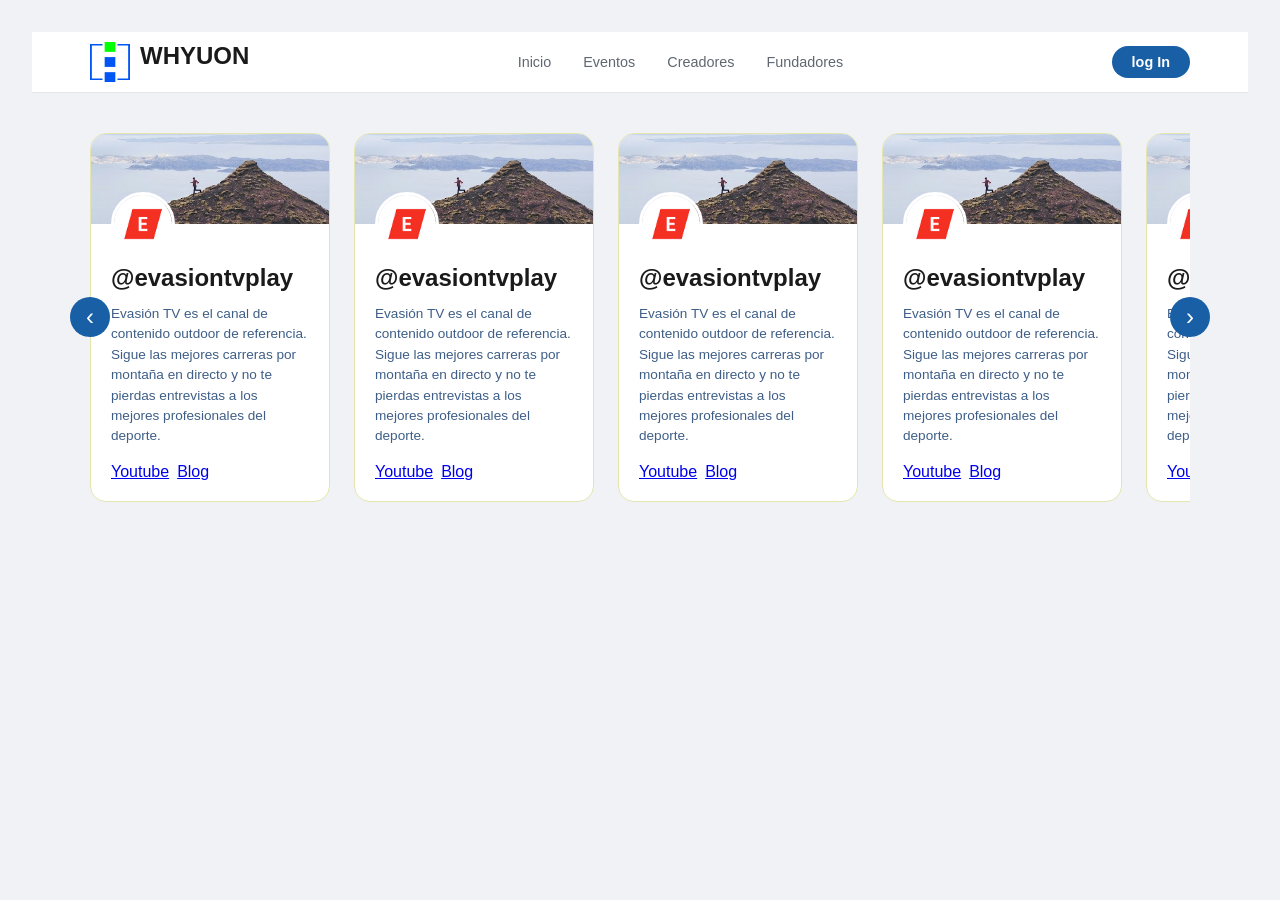
==== frontend/index.html @ b00eae86 "header y slide de perfiles con js Estructura basica de la web funcional con js" ====
<!DOCTYPE html>
<html lang ="es">
    <head>
        <meta charset="UTF-8">
        <meta name="viewport" content="width=device-width, initial-scale=1.0">
        <title>WhyUOn</title>
        <link rel="stylesheet" href="css/style.css">
    </head>

    <body>
        <header>
            <nav>
                <div class="header__brand">
                    <img class="header__logo" src="img/whyuon_logo.svg">
                    <h1>WHYUON</h1>
                </div>
                <ul>
                    <li><a href="#">Inicio</a></li>
                    <li><a href="#">Eventos</a></li>
                    <li><a href="#">Creadores</a></li>
                    <li><a href="#">Fundadores</a></li>
                </ul>
                <a href="#" class="btn-login">log In</a>
            </nav>
        </header>
            <section class="perfiles">
                <div class="carrusel__wrapper">
                 <div class="carrusel__track">

                <!--Tarjeta de usuario de whyuon 1 -->
                <article class="card">
                    <!--Imagen de fondo de recuadro de usuario de whyuon-->
                    <div class="card__banner">
                        <img src="img\evasiontv_banner.jpg" alt="">  
                    </div>
                    <!---foto de perfil de whyuon-->
                    <img class="card__avatar" src="img\evasiontv_logo.jpg" alt="">
                    <!--info del usuario-->
                    <div class="card__body">
                        <h2 class="card__username">@evasiontvplay</h2>
                        <p class="card__desc">Evasión TV es el canal de contenido outdoor de referencia. Sigue las mejores carreras por montaña en directo y no te pierdas entrevistas a los mejores profesionales del deporte. </p>
                        <!--plataformas del usuario-->
                        <ul class="card__platforms">
                            <li><a href="https://www.youtube.com/@evasiontvplay">Youtube</a></li>                                                       
                            <li><a href="evasiontv.es">Blog</a></li>
                        </ul>
                    </div>
                </article>

                <!--Tarjeta de usuario de whyuon 2-->
                <article class="card">
                    <!--Imagen de fondo de recuadro de usuario de whyuon-->
                    <div class="card__banner">
                        <img src="img\evasiontv_banner.jpg" alt="">  
                    </div>
                    <!---foto de perfil de whyuon-->
                    <img class="card__avatar" src="img\evasiontv_logo.jpg" alt="">
                    <!--info del usuario-->
                    <div class="card__body">
                        <h2 class="card__username">@evasiontvplay</h2>
                        <p class="card__desc">Evasión TV es el canal de contenido outdoor de referencia. Sigue las mejores carreras por montaña en directo y no te pierdas entrevistas a los mejores profesionales del deporte. </p>
                        <!--plataformas del usuario-->
                        <ul class="card__platforms">
                            <li><a href="https://www.youtube.com/@evasiontvplay">Youtube</a></li>                                                       
                            <li><a href="evasiontv.es">Blog</a></li>
                        </ul>
                    </div>
                </article>

                <!--Tarjeta de usuario de whyuon 3-->
                <article class="card">
                    <!--Imagen de fondo de recuadro de usuario de whyuon-->
                    <div class="card__banner">
                        <img src="img\evasiontv_banner.jpg" alt="">  
                    </div>
                    <!---foto de perfil de whyuon-->
                    <img class="card__avatar" src="img\evasiontv_logo.jpg" alt="">
                    <!--info del usuario-->
                    <div class="card__body">
                        <h2 class="card__username">@evasiontvplay</h2>
                        <p class="card__desc">Evasión TV es el canal de contenido outdoor de referencia. Sigue las mejores carreras por montaña en directo y no te pierdas entrevistas a los mejores profesionales del deporte. </p>
                        <!--plataformas del usuario-->
                        <ul class="card__platforms">
                            <li><a href="https://www.youtube.com/@evasiontvplay">Youtube</a></li>                                                       
                            <li><a href="evasiontv.es">Blog</a></li>
                        </ul>
                    </div>
                </article>

                <!--Tarjeta de usuario de whyuon 4-->
                <article class="card">
                    <!--Imagen de fondo de recuadro de usuario de whyuon-->
                    <div class="card__banner">
                        <img src="img\evasiontv_banner.jpg" alt="">  
                    </div>
                    <!---foto de perfil de whyuon-->
                    <img class="card__avatar" src="img\evasiontv_logo.jpg" alt="">
                    <!--info del usuario-->
                    <div class="card__body">
                        <h2 class="card__username">@evasiontvplay</h2>
                        <p class="card__desc">Evasión TV es el canal de contenido outdoor de referencia. Sigue las mejores carreras por montaña en directo y no te pierdas entrevistas a los mejores profesionales del deporte. </p>
                        <!--plataformas del usuario-->
                        <ul class="card__platforms">
                            <li><a href="https://www.youtube.com/@evasiontvplay">Youtube</a></li>                                                       
                            <li><a href="evasiontv.es">Blog</a></li>
                        </ul>
                    </div>
                </article>

                <!--Tarjeta de usuario de whyuon 5-->
               <article class="card">
                    <!--Imagen de fondo de recuadro de usuario de whyuon-->
                    <div class="card__banner">
                        <img src="img\evasiontv_banner.jpg" alt="">  
                    </div>
                    <!---foto de perfil de whyuon-->
                    <img class="card__avatar" src="img\evasiontv_logo.jpg" alt="">
                    <!--info del usuario-->
                    <div class="card__body">
                        <h2 class="card__username">@evasiontvplay</h2>
                        <p class="card__desc">Evasión TV es el canal de contenido outdoor de referencia. Sigue las mejores carreras por montaña en directo y no te pierdas entrevistas a los mejores profesionales del deporte. </p>
                        <!--plataformas del usuario-->
                        <ul class="card__platforms">
                            <li><a href="https://www.youtube.com/@evasiontvplay">Youtube</a></li>                                                       
                            <li><a href="evasiontv.es">Blog</a></li>
                        </ul>
                    </div>
                </article> 


              </div>
            </div> 
            <button class="carrusel__btn carrusel__btn--prev">&#8249;</button>
            <button class="carrusel__btn carrusel__btn--next">&#8250;</button>       
          </section>
        <script src="js/script.js"></script>
    </body>
</html>
---- frontend/css/style.css ----
/*====================
    Reset y base
=====================*/
*, *::before,*::after {
    box-sizing: border-box;
    margin: 0;
    padding: 0;
}

body {
    font-family: 'Segoe UI', sans-serif;
    background-color: #f0f2f5;
    color: #1a1a1a;
    min-height:  100vh;
    padding: 2rem;
}

/*=============
    Nav bar/header
=============*/
header {
  background-color: #ffffff;
  border-bottom: 1px solid #e4e6ea;
  padding: 0 2rem;
  position: sticky;
  top: 0;
  z-index: 100;
  margin-bottom: 16px;
}

.header__brand{
    display:flex;
    align-items: flex;
    gap:10px;
}

.header__logo{
 width: 40px;
 height: 40px;
}

nav {
  display: flex;
  align-items: center;
  justify-content: space-between;
  max-width: 1100px;
  margin: 0 auto;
  height: 60px;
}

nav ul {
  list-style: none;
  display: flex;
  gap: 2rem;
}

nav ul a {
  text-decoration: none;
  font-size: 0.9rem;
  color: #606770;
  transition: color 0.15s ease;
}

nav ul a:hover {
  color: #1a1a1a;
}

.btn-login {
  text-decoration: none;
  font-size: 0.9rem;
  font-weight: 600;
  color: #ffffff;
  background-color: #185fa5;
  padding: 8px 20px;
  border-radius: 20px;
  transition: background-color 0.15s ease;
}

.btn-login:hover {
  background-color: #0c447c;
}

/* =======================
    Sección Contenedora 
======================== */
.perfiles {
  position: relative;
  max-width: 1100px;
  margin: 0 auto;
  padding: 1.5rem 0;
}

.carrusel__wrapper {
    overflow-x: auto;
    scrollbar-width: none;
}

.carrusel__wrapper::-webkit-scrollbar{
    display: none;
}

.carrusel__track {
    display: flex;
    gap: 1.5rem;
    transition: transform 0.4s ease;
}
.carrusel__btn {
  position: absolute;
  top: 50%;
  transform: translateY(-50%);
  background-color: #185fa5;
  color: #ffffff;
  border: none;
  border-radius: 50%;
  width: 40px;
  height: 40px;
  font-size: 1.5rem;
  cursor: pointer;
  transition: background-color 0.15s ease;
}

.carrusel__btn:hover {
    background-color: #0c447c;
}

.carrusel__btn--prev {
    left:-20px;
}

.carrusel__btn--next {
    right: -20px;
}

/* ====================
    Tarjet de creador 
.=====================*/
.card {
    background-color: #ffffff;
    border-radius: 16px;
    overflow: hidden;
    border: 1px solid #e4e6ae;
    position: relative;
    transition: transform 0.2s ease, box-shadow 0.2s ease;
    width: 240px;
    flex-shrink: 0;
}

.card:hover {
    transform: translateY(-4px);
    box-shadow: 0 8px 24px rgba(0, 0, 0, 0.10);
}

.card__username {
    margin-bottom: 12px;
}

/*===========
    Banner
===========*/
.card__banner {
    height: 90px;
    overflow: hidden;
    background-color: #b5b4f4;
}

.card__banner img{
    width: 100%;
    height: 100%;
    object-fit: cover;
    display: block;
}

/*===========
    avatar
===========*/
.card__avatar{
    width: 64px;
    height: 64px;
    border-radius: 50%;
    border: 3px solid #ffffff;
    object-fit: cover;
    position: absolute;
    top: 58px;
    left: 20px;
}

/*============
    Cuerpo
============*/

.card__body {
    padding: 40px 20px 20px;
}

/*================
    Descripción
================*/
.card__desc {
    font-size: 0.85rem;
    color: #3e5e87;
    line-height: 1.5;
    margin-bottom: 16px;
    
}

/*=================
    Plataformas
=================*/
.card__platforms {
    list-style:none;
    display: flex;
    flex-wrap: wrap;
    gap: 8px;
}

.card__plataforms li a {
    display: incline-block;
    font-size: 0.78rem;
    font-weight: 500;
    color: #185fa5;
    background-color: #e6f1fb;
    padding: 4px 10px;
    border-radius: 20px;
    text-decoration: none;
    transition: background-color 0.15s ease, color 0.15s ease;
}

.car__plataforms li a:hover {
    background-color: #185fa5;
    color: #ffffff;
}
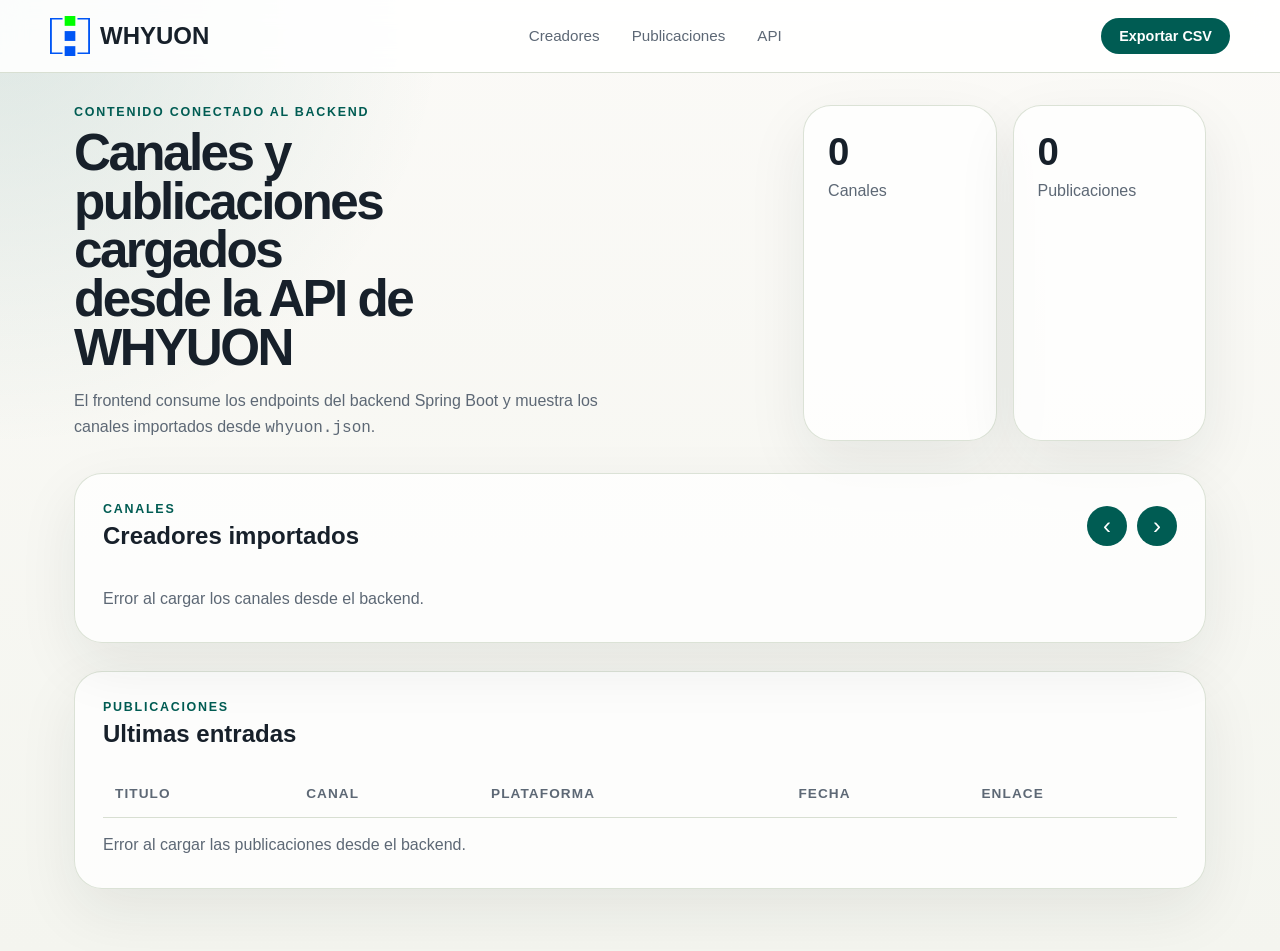
==== commit 12012d6c: "ADD: backend endpoints and frontend integration" ====
--- a/frontend/index.html
+++ b/frontend/index.html
@@ -1,138 +1,90 @@
 <!DOCTYPE html>
-<html lang ="es">
-    <head>
-        <meta charset="UTF-8">
-        <meta name="viewport" content="width=device-width, initial-scale=1.0">
-        <title>WhyUOn</title>
-        <link rel="stylesheet" href="css/style.css">
-    </head>
+<html lang="es">
+<head>
+    <meta charset="UTF-8">
+    <meta name="viewport" content="width=device-width, initial-scale=1.0">
+    <title>WhyUOn</title>
+    <link rel="stylesheet" href="css/style.css">
+</head>
+<body>
+    <header>
+        <nav>
+            <div class="header__brand">
+                <img class="header__logo" src="img/whyuon_logo.svg" alt="WhyUOn">
+                <h1>WHYUON</h1>
+            </div>
+            <ul>
+                <li><a href="#creadores">Creadores</a></li>
+                <li><a href="#publicaciones">Publicaciones</a></li>
+                <li><a href="https://sandbox.yerson.co/swagger-ui.html" target="_blank" rel="noreferrer">API</a></li>
+            </ul>
+            <a href="https://sandbox.yerson.co/api/reports/publications.csv" class="btn-login" target="_blank" rel="noreferrer">Exportar CSV</a>
+        </nav>
+    </header>
 
-    <body>
-        <header>
-            <nav>
-                <div class="header__brand">
-                    <img class="header__logo" src="img/whyuon_logo.svg">
-                    <h1>WHYUON</h1>
+    <main class="layout">
+        <section class="hero">
+            <div>
+                <p class="hero__eyebrow">Contenido conectado al backend</p>
+                <h2>Canales y publicaciones cargados desde la API de WHYUON</h2>
+                <p class="hero__copy">
+                    El frontend consume los endpoints del backend Spring Boot y muestra los canales importados desde <code>whyuon.json</code>.
+                </p>
+            </div>
+            <div class="hero__stats" id="stats">
+                <article>
+                    <span id="channels-count">0</span>
+                    <p>Canales</p>
+                </article>
+                <article>
+                    <span id="publications-count">0</span>
+                    <p>Publicaciones</p>
+                </article>
+            </div>
+        </section>
+
+        <section class="perfiles" id="creadores">
+            <div class="section__header">
+                <div>
+                    <p class="section__eyebrow">Canales</p>
+                    <h3>Creadores importados</h3>
                 </div>
-                <ul>
-                    <li><a href="#">Inicio</a></li>
-                    <li><a href="#">Eventos</a></li>
-                    <li><a href="#">Creadores</a></li>
-                    <li><a href="#">Fundadores</a></li>
-                </ul>
-                <a href="#" class="btn-login">log In</a>
-            </nav>
-        </header>
-            <section class="perfiles">
-                <div class="carrusel__wrapper">
-                 <div class="carrusel__track">
+                <div class="section__actions">
+                    <button class="carrusel__btn carrusel__btn--prev" type="button" aria-label="Anterior">&#8249;</button>
+                    <button class="carrusel__btn carrusel__btn--next" type="button" aria-label="Siguiente">&#8250;</button>
+                </div>
+            </div>
+            <div class="carrusel__wrapper">
+                <div class="carrusel__track" id="channels-track"></div>
+            </div>
+            <p class="state-message" id="channels-state">Cargando canales...</p>
+        </section>
 
-                <!--Tarjeta de usuario de whyuon 1 -->
-                <article class="card">
-                    <!--Imagen de fondo de recuadro de usuario de whyuon-->
-                    <div class="card__banner">
-                        <img src="img\evasiontv_banner.jpg" alt="">  
-                    </div>
-                    <!---foto de perfil de whyuon-->
-                    <img class="card__avatar" src="img\evasiontv_logo.jpg" alt="">
-                    <!--info del usuario-->
-                    <div class="card__body">
-                        <h2 class="card__username">@evasiontvplay</h2>
-                        <p class="card__desc">Evasión TV es el canal de contenido outdoor de referencia. Sigue las mejores carreras por montaña en directo y no te pierdas entrevistas a los mejores profesionales del deporte. </p>
-                        <!--plataformas del usuario-->
-                        <ul class="card__platforms">
-                            <li><a href="https://www.youtube.com/@evasiontvplay">Youtube</a></li>                                                       
-                            <li><a href="evasiontv.es">Blog</a></li>
-                        </ul>
-                    </div>
-                </article>
+        <section class="publications" id="publicaciones">
+            <div class="section__header">
+                <div>
+                    <p class="section__eyebrow">Publicaciones</p>
+                    <h3>Ultimas entradas</h3>
+                </div>
+            </div>
+            <div class="table__wrapper">
+                <table>
+                    <thead>
+                        <tr>
+                            <th>Titulo</th>
+                            <th>Canal</th>
+                            <th>Plataforma</th>
+                            <th>Fecha</th>
+                            <th>Enlace</th>
+                        </tr>
+                    </thead>
+                    <tbody id="publications-body"></tbody>
+                </table>
+            </div>
+            <p class="state-message" id="publications-state">Cargando publicaciones...</p>
+        </section>
+    </main>
 
-                <!--Tarjeta de usuario de whyuon 2-->
-                <article class="card">
-                    <!--Imagen de fondo de recuadro de usuario de whyuon-->
-                    <div class="card__banner">
-                        <img src="img\evasiontv_banner.jpg" alt="">  
-                    </div>
-                    <!---foto de perfil de whyuon-->
-                    <img class="card__avatar" src="img\evasiontv_logo.jpg" alt="">
-                    <!--info del usuario-->
-                    <div class="card__body">
-                        <h2 class="card__username">@evasiontvplay</h2>
-                        <p class="card__desc">Evasión TV es el canal de contenido outdoor de referencia. Sigue las mejores carreras por montaña en directo y no te pierdas entrevistas a los mejores profesionales del deporte. </p>
-                        <!--plataformas del usuario-->
-                        <ul class="card__platforms">
-                            <li><a href="https://www.youtube.com/@evasiontvplay">Youtube</a></li>                                                       
-                            <li><a href="evasiontv.es">Blog</a></li>
-                        </ul>
-                    </div>
-                </article>
-
-                <!--Tarjeta de usuario de whyuon 3-->
-                <article class="card">
-                    <!--Imagen de fondo de recuadro de usuario de whyuon-->
-                    <div class="card__banner">
-                        <img src="img\evasiontv_banner.jpg" alt="">  
-                    </div>
-                    <!---foto de perfil de whyuon-->
-                    <img class="card__avatar" src="img\evasiontv_logo.jpg" alt="">
-                    <!--info del usuario-->
-                    <div class="card__body">
-                        <h2 class="card__username">@evasiontvplay</h2>
-                        <p class="card__desc">Evasión TV es el canal de contenido outdoor de referencia. Sigue las mejores carreras por montaña en directo y no te pierdas entrevistas a los mejores profesionales del deporte. </p>
-                        <!--plataformas del usuario-->
-                        <ul class="card__platforms">
-                            <li><a href="https://www.youtube.com/@evasiontvplay">Youtube</a></li>                                                       
-                            <li><a href="evasiontv.es">Blog</a></li>
-                        </ul>
-                    </div>
-                </article>
-
-                <!--Tarjeta de usuario de whyuon 4-->
-                <article class="card">
-                    <!--Imagen de fondo de recuadro de usuario de whyuon-->
-                    <div class="card__banner">
-                        <img src="img\evasiontv_banner.jpg" alt="">  
-                    </div>
-                    <!---foto de perfil de whyuon-->
-                    <img class="card__avatar" src="img\evasiontv_logo.jpg" alt="">
-                    <!--info del usuario-->
-                    <div class="card__body">
-                        <h2 class="card__username">@evasiontvplay</h2>
-                        <p class="card__desc">Evasión TV es el canal de contenido outdoor de referencia. Sigue las mejores carreras por montaña en directo y no te pierdas entrevistas a los mejores profesionales del deporte. </p>
-                        <!--plataformas del usuario-->
-                        <ul class="card__platforms">
-                            <li><a href="https://www.youtube.com/@evasiontvplay">Youtube</a></li>                                                       
-                            <li><a href="evasiontv.es">Blog</a></li>
-                        </ul>
-                    </div>
-                </article>
-
-                <!--Tarjeta de usuario de whyuon 5-->
-               <article class="card">
-                    <!--Imagen de fondo de recuadro de usuario de whyuon-->
-                    <div class="card__banner">
-                        <img src="img\evasiontv_banner.jpg" alt="">  
-                    </div>
-                    <!---foto de perfil de whyuon-->
-                    <img class="card__avatar" src="img\evasiontv_logo.jpg" alt="">
-                    <!--info del usuario-->
-                    <div class="card__body">
-                        <h2 class="card__username">@evasiontvplay</h2>
-                        <p class="card__desc">Evasión TV es el canal de contenido outdoor de referencia. Sigue las mejores carreras por montaña en directo y no te pierdas entrevistas a los mejores profesionales del deporte. </p>
-                        <!--plataformas del usuario-->
-                        <ul class="card__platforms">
-                            <li><a href="https://www.youtube.com/@evasiontvplay">Youtube</a></li>                                                       
-                            <li><a href="evasiontv.es">Blog</a></li>
-                        </ul>
-                    </div>
-                </article> 
-
-
-              </div>
-            </div> 
-            <button class="carrusel__btn carrusel__btn--prev">&#8249;</button>
-            <button class="carrusel__btn carrusel__btn--next">&#8250;</button>       
-          </section>
-        <script src="js/script.js"></script>
-    </body>
-</html>+    <script src="js/script.js"></script>
+</body>
+</html>
--- a/frontend/css/style.css
+++ b/frontend/css/style.css
@@ -1,93 +1,191 @@
 /*====================
     Reset y base
 =====================*/
-*, *::before,*::after {
+*, *::before, *::after {
     box-sizing: border-box;
     margin: 0;
     padding: 0;
 }
 
+:root {
+    --bg: #f4f5ef;
+    --surface: #ffffff;
+    --surface-muted: #f8f2e8;
+    --ink: #17202a;
+    --muted: #5d6875;
+    --accent: #005c53;
+    --accent-strong: #003d37;
+    --border: #d8dfd2;
+    --shadow: 0 22px 60px rgba(23, 32, 42, 0.08);
+}
+
 body {
     font-family: 'Segoe UI', sans-serif;
-    background-color: #f0f2f5;
-    color: #1a1a1a;
-    min-height:  100vh;
-    padding: 2rem;
+    background:
+        radial-gradient(circle at top left, rgba(0, 92, 83, 0.12), transparent 28%),
+        linear-gradient(180deg, #fbfaf7 0%, var(--bg) 100%);
+    color: var(--ink);
+    min-height: 100vh;
 }
 
 /*=============
     Nav bar/header
 =============*/
 header {
-  background-color: #ffffff;
-  border-bottom: 1px solid #e4e6ea;
-  padding: 0 2rem;
-  position: sticky;
-  top: 0;
-  z-index: 100;
-  margin-bottom: 16px;
-}
-
-.header__brand{
-    display:flex;
-    align-items: flex;
-    gap:10px;
-}
-
-.header__logo{
- width: 40px;
- height: 40px;
+    background-color: rgba(255, 255, 255, 0.88);
+    backdrop-filter: blur(12px);
+    border-bottom: 1px solid var(--border);
+    padding: 0 2rem;
+    position: sticky;
+    top: 0;
+    z-index: 100;
+}
+
+.header__brand {
+    display: flex;
+    align-items: center;
+    gap: 10px;
+}
+
+.header__logo {
+    width: 40px;
+    height: 40px;
 }
 
 nav {
-  display: flex;
-  align-items: center;
-  justify-content: space-between;
-  max-width: 1100px;
-  margin: 0 auto;
-  height: 60px;
+    display: flex;
+    align-items: center;
+    justify-content: space-between;
+    max-width: 1180px;
+    margin: 0 auto;
+    min-height: 72px;
+    gap: 24px;
 }
 
 nav ul {
-  list-style: none;
-  display: flex;
-  gap: 2rem;
+    list-style: none;
+    display: flex;
+    gap: 2rem;
 }
 
 nav ul a {
-  text-decoration: none;
-  font-size: 0.9rem;
-  color: #606770;
-  transition: color 0.15s ease;
+    text-decoration: none;
+    font-size: 0.95rem;
+    color: var(--muted);
+    transition: color 0.15s ease;
 }
 
 nav ul a:hover {
-  color: #1a1a1a;
+    color: var(--ink);
 }
 
 .btn-login {
-  text-decoration: none;
-  font-size: 0.9rem;
-  font-weight: 600;
-  color: #ffffff;
-  background-color: #185fa5;
-  padding: 8px 20px;
-  border-radius: 20px;
-  transition: background-color 0.15s ease;
+    text-decoration: none;
+    font-size: 0.9rem;
+    font-weight: 600;
+    color: #ffffff;
+    background-color: var(--accent);
+    padding: 10px 18px;
+    border-radius: 999px;
+    transition: background-color 0.15s ease;
 }
 
 .btn-login:hover {
-  background-color: #0c447c;
+    background-color: var(--accent-strong);
+}
+
+.layout {
+    max-width: 1180px;
+    margin: 0 auto;
+    padding: 32px 24px 64px;
+}
+
+.hero {
+    display: grid;
+    grid-template-columns: minmax(0, 1.4fr) minmax(280px, 0.8fr);
+    gap: 24px;
+    align-items: stretch;
+    margin-bottom: 32px;
+}
+
+.hero h2 {
+    font-size: clamp(2rem, 4vw, 3.5rem);
+    line-height: 0.95;
+    letter-spacing: -0.05em;
+    max-width: 12ch;
+    margin: 10px 0 16px;
+}
+
+.hero__eyebrow,
+.section__eyebrow {
+    color: var(--accent);
+    font-size: 0.78rem;
+    text-transform: uppercase;
+    letter-spacing: 0.14em;
+    font-weight: 700;
+}
+
+.hero__copy {
+    max-width: 62ch;
+    color: var(--muted);
+    line-height: 1.6;
+}
+
+.hero__stats {
+    display: grid;
+    grid-template-columns: repeat(2, 1fr);
+    gap: 16px;
+}
+
+.hero__stats article,
+.publications,
+.perfiles {
+    background-color: rgba(255, 255, 255, 0.76);
+    border: 1px solid rgba(216, 223, 210, 0.9);
+    box-shadow: var(--shadow);
+    border-radius: 28px;
+}
+
+.hero__stats article {
+    padding: 24px;
+}
+
+.hero__stats span {
+    display: block;
+    font-size: 2.4rem;
+    font-weight: 700;
+    margin-bottom: 8px;
+}
+
+.hero__stats p {
+    color: var(--muted);
 }
 
 /* =======================
     Sección Contenedora 
 ======================== */
 .perfiles {
-  position: relative;
-  max-width: 1100px;
-  margin: 0 auto;
-  padding: 1.5rem 0;
+    position: relative;
+    padding: 28px;
+    margin-bottom: 28px;
+}
+
+.section__header {
+    display: flex;
+    align-items: center;
+    justify-content: space-between;
+    gap: 24px;
+    margin-bottom: 22px;
+}
+
+.section__header h3 {
+    font-size: 1.5rem;
+    margin-top: 6px;
+}
+
+.section__actions {
+    display: flex;
+    gap: 10px;
 }
 
 .carrusel__wrapper {
@@ -104,66 +202,73 @@
     gap: 1.5rem;
     transition: transform 0.4s ease;
 }
+
 .carrusel__btn {
-  position: absolute;
-  top: 50%;
-  transform: translateY(-50%);
-  background-color: #185fa5;
-  color: #ffffff;
-  border: none;
-  border-radius: 50%;
-  width: 40px;
-  height: 40px;
-  font-size: 1.5rem;
-  cursor: pointer;
-  transition: background-color 0.15s ease;
+    background-color: var(--accent);
+    color: #ffffff;
+    border: none;
+    border-radius: 50%;
+    width: 40px;
+    height: 40px;
+    font-size: 1.5rem;
+    cursor: pointer;
+    transition: background-color 0.15s ease;
 }
 
 .carrusel__btn:hover {
-    background-color: #0c447c;
-}
-
-.carrusel__btn--prev {
-    left:-20px;
-}
-
-.carrusel__btn--next {
-    right: -20px;
+    background-color: var(--accent-strong);
 }
 
 /* ====================
-    Tarjet de creador 
+    Tarjeta de creador
 .=====================*/
 .card {
-    background-color: #ffffff;
-    border-radius: 16px;
+    background-color: var(--surface);
+    border-radius: 24px;
     overflow: hidden;
-    border: 1px solid #e4e6ae;
+    border: 1px solid var(--border);
     position: relative;
     transition: transform 0.2s ease, box-shadow 0.2s ease;
-    width: 240px;
+    width: 290px;
     flex-shrink: 0;
 }
 
 .card:hover {
     transform: translateY(-4px);
-    box-shadow: 0 8px 24px rgba(0, 0, 0, 0.10);
+    box-shadow: var(--shadow);
 }
 
 .card__username {
     margin-bottom: 12px;
+}
+
+.card__meta {
+    display: flex;
+    gap: 8px;
+    flex-wrap: wrap;
+    margin-bottom: 14px;
+}
+
+.card__pill {
+    background-color: var(--surface-muted);
+    color: var(--accent-strong);
+    border-radius: 999px;
+    padding: 6px 10px;
+    font-size: 0.75rem;
+    font-weight: 700;
+    text-transform: capitalize;
 }
 
 /*===========
     Banner
 ===========*/
 .card__banner {
-    height: 90px;
+    height: 112px;
     overflow: hidden;
-    background-color: #b5b4f4;
-}
-
-.card__banner img{
+    background: linear-gradient(135deg, #0b6f64 0%, #c8eadb 100%);
+}
+
+.card__banner img {
     width: 100%;
     height: 100%;
     object-fit: cover;
@@ -180,8 +285,9 @@
     border: 3px solid #ffffff;
     object-fit: cover;
     position: absolute;
-    top: 58px;
+    top: 78px;
     left: 20px;
+    background-color: #ffffff;
 }
 
 /*============
@@ -189,7 +295,7 @@
 ============*/
 
 .card__body {
-    padding: 40px 20px 20px;
+    padding: 52px 20px 20px;
 }
 
 /*================
@@ -197,35 +303,115 @@
 ================*/
 .card__desc {
     font-size: 0.85rem;
-    color: #3e5e87;
+    color: var(--muted);
     line-height: 1.5;
     margin-bottom: 16px;
-    
 }
 
 /*=================
     Plataformas
 =================*/
 .card__platforms {
-    list-style:none;
+    list-style: none;
     display: flex;
     flex-wrap: wrap;
     gap: 8px;
 }
 
-.card__plataforms li a {
-    display: incline-block;
+.card__platforms li a {
+    display: inline-block;
     font-size: 0.78rem;
     font-weight: 500;
-    color: #185fa5;
-    background-color: #e6f1fb;
-    padding: 4px 10px;
+    color: var(--accent);
+    background-color: #e7f5f1;
+    padding: 6px 12px;
     border-radius: 20px;
     text-decoration: none;
     transition: background-color 0.15s ease, color 0.15s ease;
 }
 
-.car__plataforms li a:hover {
-    background-color: #185fa5;
+.card__platforms li a:hover {
+    background-color: var(--accent);
     color: #ffffff;
 }
+
+.publications {
+    padding: 28px;
+}
+
+.table__wrapper {
+    overflow-x: auto;
+}
+
+table {
+    width: 100%;
+    border-collapse: collapse;
+}
+
+th,
+td {
+    text-align: left;
+    padding: 16px 12px;
+    border-bottom: 1px solid var(--border);
+}
+
+th {
+    color: var(--muted);
+    font-size: 0.85rem;
+    text-transform: uppercase;
+    letter-spacing: 0.08em;
+}
+
+td a {
+    color: var(--accent);
+    text-decoration: none;
+    font-weight: 600;
+}
+
+.state-message {
+    margin-top: 18px;
+    color: var(--muted);
+    min-height: 24px;
+}
+
+code {
+    font-family: Consolas, Monaco, monospace;
+}
+
+@media (max-width: 900px) {
+    nav,
+    .section__header,
+    .hero {
+        grid-template-columns: 1fr;
+        flex-direction: column;
+        align-items: flex-start;
+    }
+
+    nav ul {
+        flex-wrap: wrap;
+        gap: 1rem;
+    }
+
+    .hero__stats {
+        width: 100%;
+    }
+}
+
+@media (max-width: 640px) {
+    header {
+        padding: 0 1rem;
+    }
+
+    .layout {
+        padding: 24px 16px 48px;
+    }
+
+    .perfiles,
+    .publications {
+        padding: 20px;
+    }
+
+    .card {
+        width: 260px;
+    }
+}
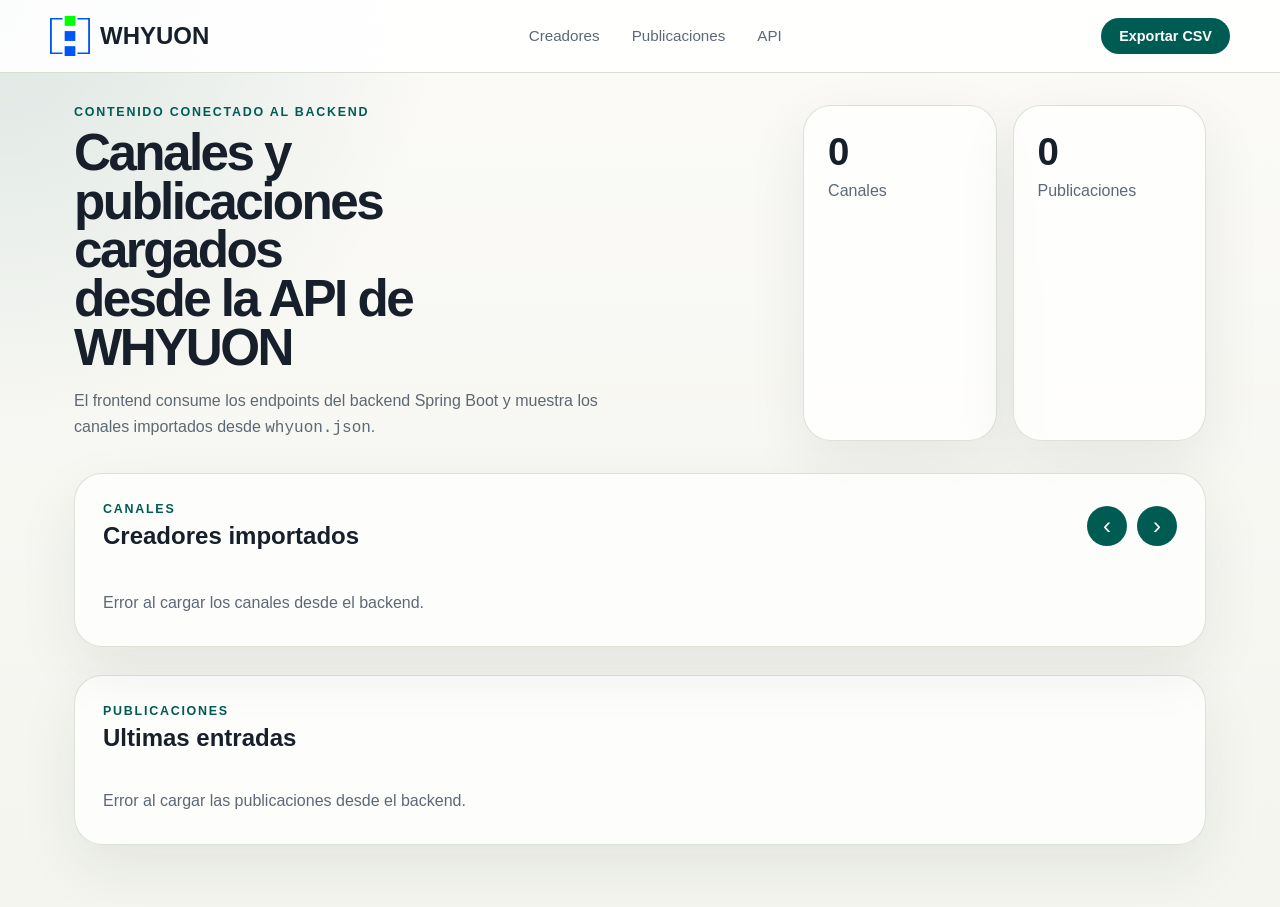
==== commit 21da5198: "feat(frontend): cards visuales para el listado de publicaciones Sustituye la tabla de publicaciones " ====
--- a/frontend/index.html
+++ b/frontend/index.html
@@ -4,7 +4,7 @@
     <meta charset="UTF-8">
     <meta name="viewport" content="width=device-width, initial-scale=1.0">
     <title>WhyUOn</title>
-    <link rel="stylesheet" href="css/style.css">
+    <link rel="stylesheet" href="css/style.css?v=3">
 </head>
 <body>
     <header>
@@ -16,9 +16,9 @@
             <ul>
                 <li><a href="#creadores">Creadores</a></li>
                 <li><a href="#publicaciones">Publicaciones</a></li>
-                <li><a href="https://sandbox.yerson.co/swagger-ui.html" target="_blank" rel="noreferrer">API</a></li>
+                <li><a data-api-href="/swagger-ui.html" href="#" target="_blank" rel="noreferrer">API</a></li>
             </ul>
-            <a href="https://sandbox.yerson.co/api/reports/publications.csv" class="btn-login" target="_blank" rel="noreferrer">Exportar CSV</a>
+            <a data-api-href="/api/reports/publications.csv" href="#" class="btn-login" target="_blank" rel="noreferrer">Exportar CSV</a>
         </nav>
     </header>
 
@@ -67,24 +67,11 @@
                     <h3>Ultimas entradas</h3>
                 </div>
             </div>
-            <div class="table__wrapper">
-                <table>
-                    <thead>
-                        <tr>
-                            <th>Titulo</th>
-                            <th>Canal</th>
-                            <th>Plataforma</th>
-                            <th>Fecha</th>
-                            <th>Enlace</th>
-                        </tr>
-                    </thead>
-                    <tbody id="publications-body"></tbody>
-                </table>
-            </div>
+            <div class="publications__grid" id="publications-body"></div>
             <p class="state-message" id="publications-state">Cargando publicaciones...</p>
         </section>
     </main>
 
-    <script src="js/script.js"></script>
+    <script src="js/script.js?v=3"></script>
 </body>
 </html>
--- a/frontend/css/style.css
+++ b/frontend/css/style.css
@@ -5,6 +5,22 @@
     box-sizing: border-box;
     margin: 0;
     padding: 0;
+}
+
+html {
+    scroll-behavior: smooth;
+}
+
+/* Respetar preferencia del usuario "reducir movimiento" */
+@media (prefers-reduced-motion: reduce) {
+    html {
+        scroll-behavior: auto;
+    }
+    *, *::before, *::after {
+        animation-duration: 0.001ms !important;
+        animation-iteration-count: 1 !important;
+        transition-duration: 0.001ms !important;
+    }
 }
 
 :root {
@@ -191,6 +207,9 @@
 .carrusel__wrapper {
     overflow-x: auto;
     scrollbar-width: none;
+    scroll-behavior: smooth;
+    scroll-snap-type: x proximity;
+    -webkit-overflow-scrolling: touch;
 }
 
 .carrusel__wrapper::-webkit-scrollbar{
@@ -200,7 +219,7 @@
 .carrusel__track {
     display: flex;
     gap: 1.5rem;
-    transition: transform 0.4s ease;
+    padding-bottom: 4px; /* deja aire para el alzado de .card:hover sin que se corte */
 }
 
 .carrusel__btn {
@@ -228,15 +247,50 @@
     overflow: hidden;
     border: 1px solid var(--border);
     position: relative;
-    transition: transform 0.2s ease, box-shadow 0.2s ease;
+    transition: transform 0.25s cubic-bezier(0.2, 0.8, 0.2, 1),
+                box-shadow 0.25s cubic-bezier(0.2, 0.8, 0.2, 1),
+                border-color 0.25s ease;
     width: 290px;
     flex-shrink: 0;
+    scroll-snap-align: start;
+    will-change: transform;
+    animation: cardFadeUp 0.45s cubic-bezier(0.2, 0.8, 0.2, 1) both;
 }
 
 .card:hover {
-    transform: translateY(-4px);
+    transform: translateY(-6px);
     box-shadow: var(--shadow);
-}
+    border-color: rgba(0, 92, 83, 0.25);
+}
+
+.card__banner img,
+.card__avatar {
+    transition: transform 0.4s ease;
+}
+
+.card:hover .card__banner img {
+    transform: scale(1.04);
+}
+
+@keyframes cardFadeUp {
+    from {
+        opacity: 0;
+        transform: translateY(14px);
+    }
+    to {
+        opacity: 1;
+        transform: translateY(0);
+    }
+}
+
+/* Stagger: cada card entra un poco después que la anterior */
+.card:nth-child(1) { animation-delay: 0ms; }
+.card:nth-child(2) { animation-delay: 60ms; }
+.card:nth-child(3) { animation-delay: 120ms; }
+.card:nth-child(4) { animation-delay: 180ms; }
+.card:nth-child(5) { animation-delay: 240ms; }
+.card:nth-child(6) { animation-delay: 300ms; }
+.card:nth-child(n+7) { animation-delay: 360ms; }
 
 .card__username {
     margin-bottom: 12px;
@@ -339,39 +393,223 @@
     padding: 28px;
 }
 
-.table__wrapper {
-    overflow-x: auto;
-}
-
-table {
+/* =======================
+    Rejilla de publicaciones
+======================== */
+.publications__grid {
+    display: grid;
+    grid-template-columns: repeat(auto-fill, minmax(260px, 1fr));
+    gap: 1.5rem;
+}
+
+.publication-card {
+    background-color: var(--surface);
+    border: 1px solid var(--border);
+    border-radius: 20px;
+    overflow: hidden;
+    display: flex;
+    flex-direction: column;
+    transition: transform 0.25s cubic-bezier(0.2, 0.8, 0.2, 1),
+                box-shadow 0.25s cubic-bezier(0.2, 0.8, 0.2, 1),
+                border-color 0.25s ease;
+    animation: cardFadeUp 0.45s cubic-bezier(0.2, 0.8, 0.2, 1) both;
+}
+
+.publication-card:hover {
+    transform: translateY(-4px);
+    box-shadow: var(--shadow);
+    border-color: rgba(0, 92, 83, 0.25);
+}
+
+.publication-card__media {
+    position: relative;
+    aspect-ratio: 16 / 9;
+    background: linear-gradient(135deg, #0b6f64 0%, #c8eadb 100%);
+    overflow: hidden;
+}
+
+.publication-card__media img {
     width: 100%;
-    border-collapse: collapse;
-}
-
-th,
-td {
-    text-align: left;
-    padding: 16px 12px;
-    border-bottom: 1px solid var(--border);
-}
-
-th {
+    height: 100%;
+    object-fit: cover;
+    display: block;
+    transition: transform 0.4s ease;
+}
+
+.publication-card:hover .publication-card__media img {
+    transform: scale(1.04);
+}
+
+/* Cuando no hay imagen del post, mostramos el avatar del autor centrado */
+.publication-card__media--avatar {
+    display: flex;
+    align-items: center;
+    justify-content: center;
+}
+
+.publication-card__media--avatar img {
+    width: 88px;
+    height: 88px;
+    border-radius: 50%;
+    border: 3px solid #ffffff;
+    object-fit: cover;
+    box-shadow: 0 8px 20px rgba(0, 0, 0, 0.18);
+}
+
+.publication-card__duration {
+    position: absolute;
+    bottom: 8px;
+    right: 8px;
+    background: rgba(23, 32, 42, 0.78);
+    color: #ffffff;
+    font-size: 0.72rem;
+    font-weight: 600;
+    padding: 3px 8px;
+    border-radius: 6px;
+    letter-spacing: 0.02em;
+}
+
+.publication-card__body {
+    padding: 16px 18px 18px;
+    display: flex;
+    flex-direction: column;
+    gap: 10px;
+    flex: 1;
+}
+
+.publication-card__meta {
+    display: flex;
+    align-items: center;
+    justify-content: space-between;
+    gap: 8px;
     color: var(--muted);
-    font-size: 0.85rem;
-    text-transform: uppercase;
-    letter-spacing: 0.08em;
-}
-
-td a {
+    font-size: 0.78rem;
+}
+
+.publication-card__platform {
+    background-color: var(--surface-muted);
+    color: var(--accent-strong);
+    border-radius: 999px;
+    padding: 3px 10px;
+    font-size: 0.7rem;
+    font-weight: 700;
+    text-transform: capitalize;
+    letter-spacing: 0.02em;
+}
+
+.publication-card__title {
+    font-size: 0.98rem;
+    line-height: 1.35;
+    color: var(--ink);
+    margin: 0;
+    /* Recorta a 3 líneas con puntos suspensivos */
+    display: -webkit-box;
+    -webkit-line-clamp: 3;
+    -webkit-box-orient: vertical;
+    overflow: hidden;
+}
+
+.publication-card__channel {
+    font-size: 0.82rem;
+    color: var(--muted);
+    margin: 0;
+}
+
+.publication-card__channel strong {
+    color: var(--ink);
+    font-weight: 600;
+}
+
+.publication-card__link {
+    margin-top: auto;
+    align-self: flex-start;
     color: var(--accent);
     text-decoration: none;
     font-weight: 600;
+    font-size: 0.85rem;
+    transition: color 0.15s ease;
+}
+
+.publication-card__link:hover {
+    color: var(--accent-strong);
 }
 
 .state-message {
     margin-top: 18px;
     color: var(--muted);
     min-height: 24px;
+    transition: opacity 0.2s ease;
+}
+
+/*================
+    Skeletons (placeholders mientras cargan los datos)
+================*/
+.skeleton {
+    background: linear-gradient(
+        90deg,
+        rgba(23, 32, 42, 0.06) 0%,
+        rgba(23, 32, 42, 0.12) 50%,
+        rgba(23, 32, 42, 0.06) 100%
+    );
+    background-size: 200% 100%;
+    animation: skeletonShimmer 1.4s ease-in-out infinite;
+    border-radius: 8px;
+}
+
+.skeleton-card {
+    background-color: var(--surface);
+    border: 1px solid var(--border);
+    border-radius: 24px;
+    width: 290px;
+    flex-shrink: 0;
+    padding-bottom: 20px;
+    overflow: hidden;
+}
+
+.skeleton-card__banner { height: 112px; }
+.skeleton-card__avatar {
+    width: 64px;
+    height: 64px;
+    border-radius: 50%;
+    margin: -32px 20px 16px;
+    border: 3px solid var(--surface);
+    background-color: rgba(23, 32, 42, 0.08);
+}
+.skeleton-card__line {
+    height: 12px;
+    margin: 10px 20px;
+    border-radius: 6px;
+}
+.skeleton-card__line.short { width: 50%; }
+.skeleton-card__line.long  { width: 80%; }
+
+.skeleton-publication-card {
+    background-color: var(--surface);
+    border: 1px solid var(--border);
+    border-radius: 20px;
+    overflow: hidden;
+    display: flex;
+    flex-direction: column;
+}
+.skeleton-publication-card__media {
+    aspect-ratio: 16 / 9;
+}
+.skeleton-publication-card__body {
+    padding: 16px 18px 18px;
+    display: flex;
+    flex-direction: column;
+    gap: 10px;
+}
+.skeleton-publication-card__line {
+    height: 12px;
+    border-radius: 6px;
+}
+.skeleton-publication-card__line.short { width: 40%; }
+.skeleton-publication-card__line.long  { width: 90%; }
+
+@keyframes skeletonShimmer {
+    0%   { background-position: 100% 0; }
+    100% { background-position: -100% 0; }
 }
 
 code {
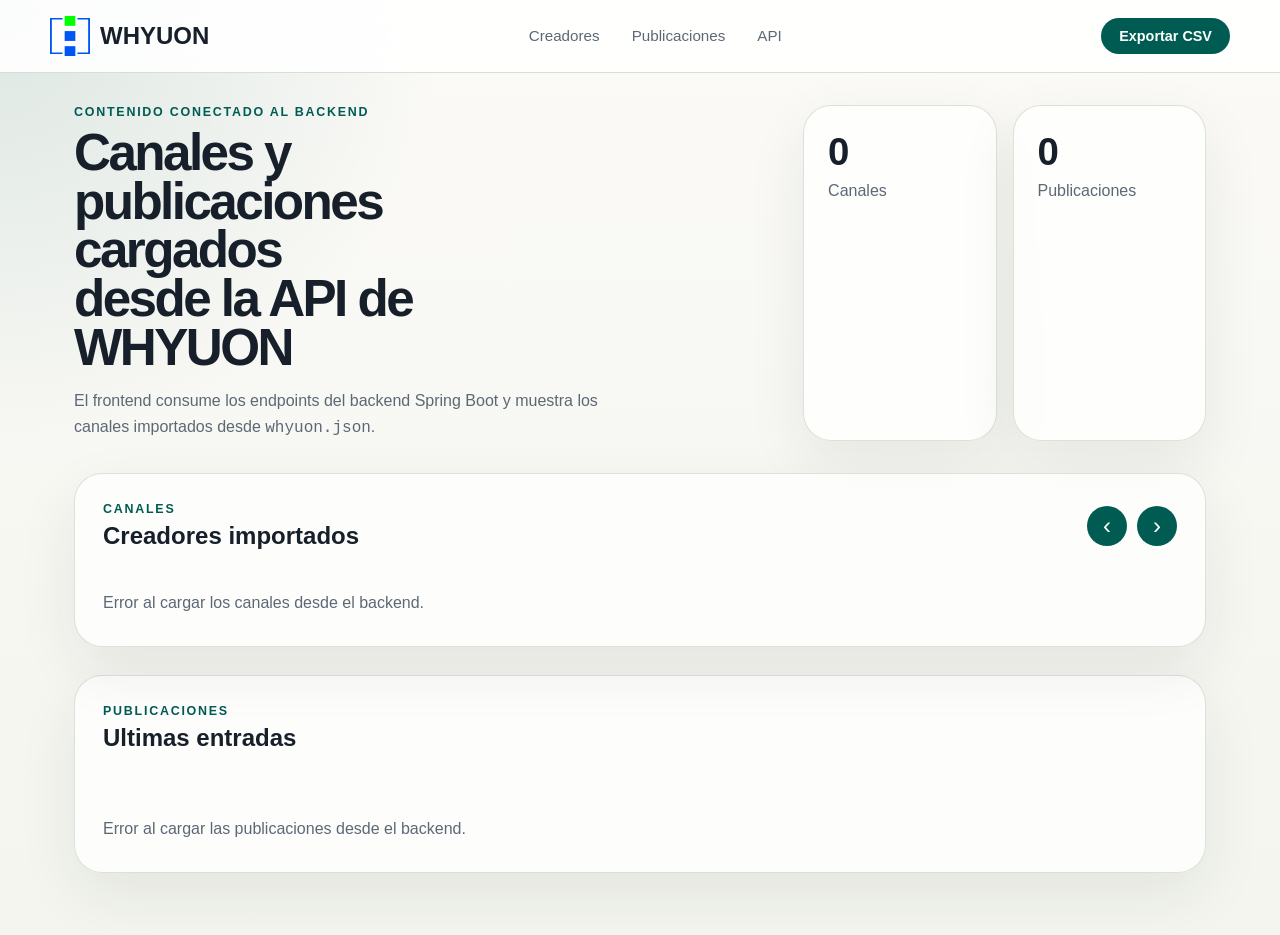
==== commit 2b15b3b3: "feat(frontend): paginar el listado de publicaciones Sustituye la carga completa por una paginacion c" ====
--- a/frontend/index.html
+++ b/frontend/index.html
@@ -4,7 +4,7 @@
     <meta charset="UTF-8">
     <meta name="viewport" content="width=device-width, initial-scale=1.0">
     <title>WhyUOn</title>
-    <link rel="stylesheet" href="css/style.css?v=3">
+    <link rel="stylesheet" href="css/style.css?v=5">
 </head>
 <body>
     <header>
@@ -68,10 +68,11 @@
                 </div>
             </div>
             <div class="publications__grid" id="publications-body"></div>
+            <div class="publications__pagination" id="pagination-container"></div>
             <p class="state-message" id="publications-state">Cargando publicaciones...</p>
         </section>
     </main>
 
-    <script src="js/script.js?v=3"></script>
+    <script src="js/script.js?v=5"></script>
 </body>
 </html>
--- a/frontend/css/style.css
+++ b/frontend/css/style.css
@@ -583,6 +583,65 @@
 .skeleton-card__line.short { width: 50%; }
 .skeleton-card__line.long  { width: 80%; }
 
+/* =======================
+    Paginación de publicaciones
+======================== */
+.publications__pagination {
+    margin-top: 28px;
+    display: flex;
+    justify-content: center;
+}
+
+.pagination {
+    display: flex;
+    align-items: center;
+    gap: 6px;
+    flex-wrap: wrap;
+    justify-content: center;
+}
+
+.pagination__btn {
+    min-width: 38px;
+    height: 38px;
+    padding: 0 12px;
+    border: 1px solid var(--border);
+    background-color: var(--surface);
+    color: var(--ink);
+    border-radius: 10px;
+    font-size: 0.9rem;
+    font-weight: 600;
+    cursor: pointer;
+    transition: background-color 0.15s ease, color 0.15s ease, border-color 0.15s ease, transform 0.1s ease;
+    font-family: inherit;
+}
+
+.pagination__btn:hover:not(:disabled):not(.pagination__btn--active) {
+    background-color: var(--surface-muted);
+    border-color: rgba(0, 92, 83, 0.3);
+}
+
+.pagination__btn--active {
+    background-color: var(--accent);
+    color: #ffffff;
+    border-color: var(--accent);
+    cursor: default;
+}
+
+.pagination__btn:disabled {
+    opacity: 0.4;
+    cursor: not-allowed;
+}
+
+.pagination__btn:active:not(:disabled):not(.pagination__btn--active) {
+    transform: translateY(1px);
+}
+
+.pagination__ellipsis {
+    color: var(--muted);
+    padding: 0 4px;
+    user-select: none;
+}
+
 .skeleton-publication-card {
     background-color: var(--surface);
     border: 1px solid var(--border);
